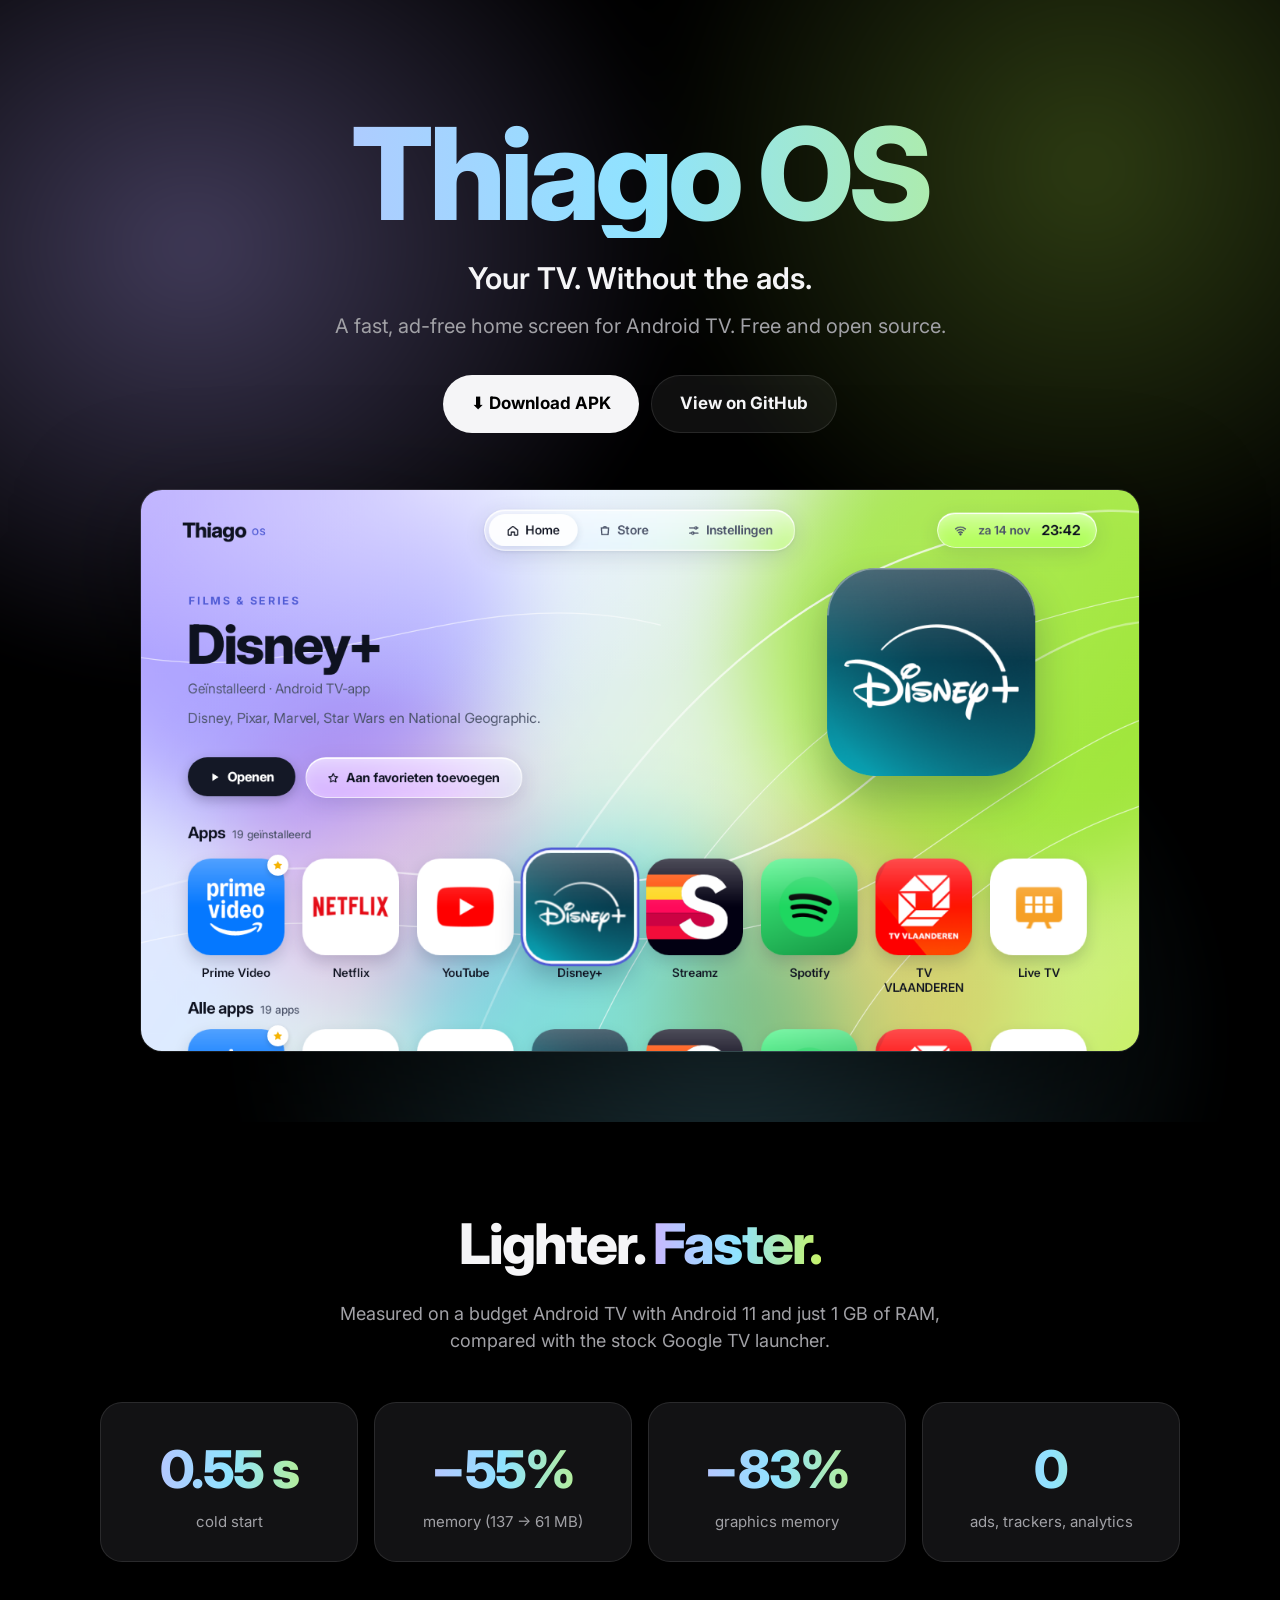
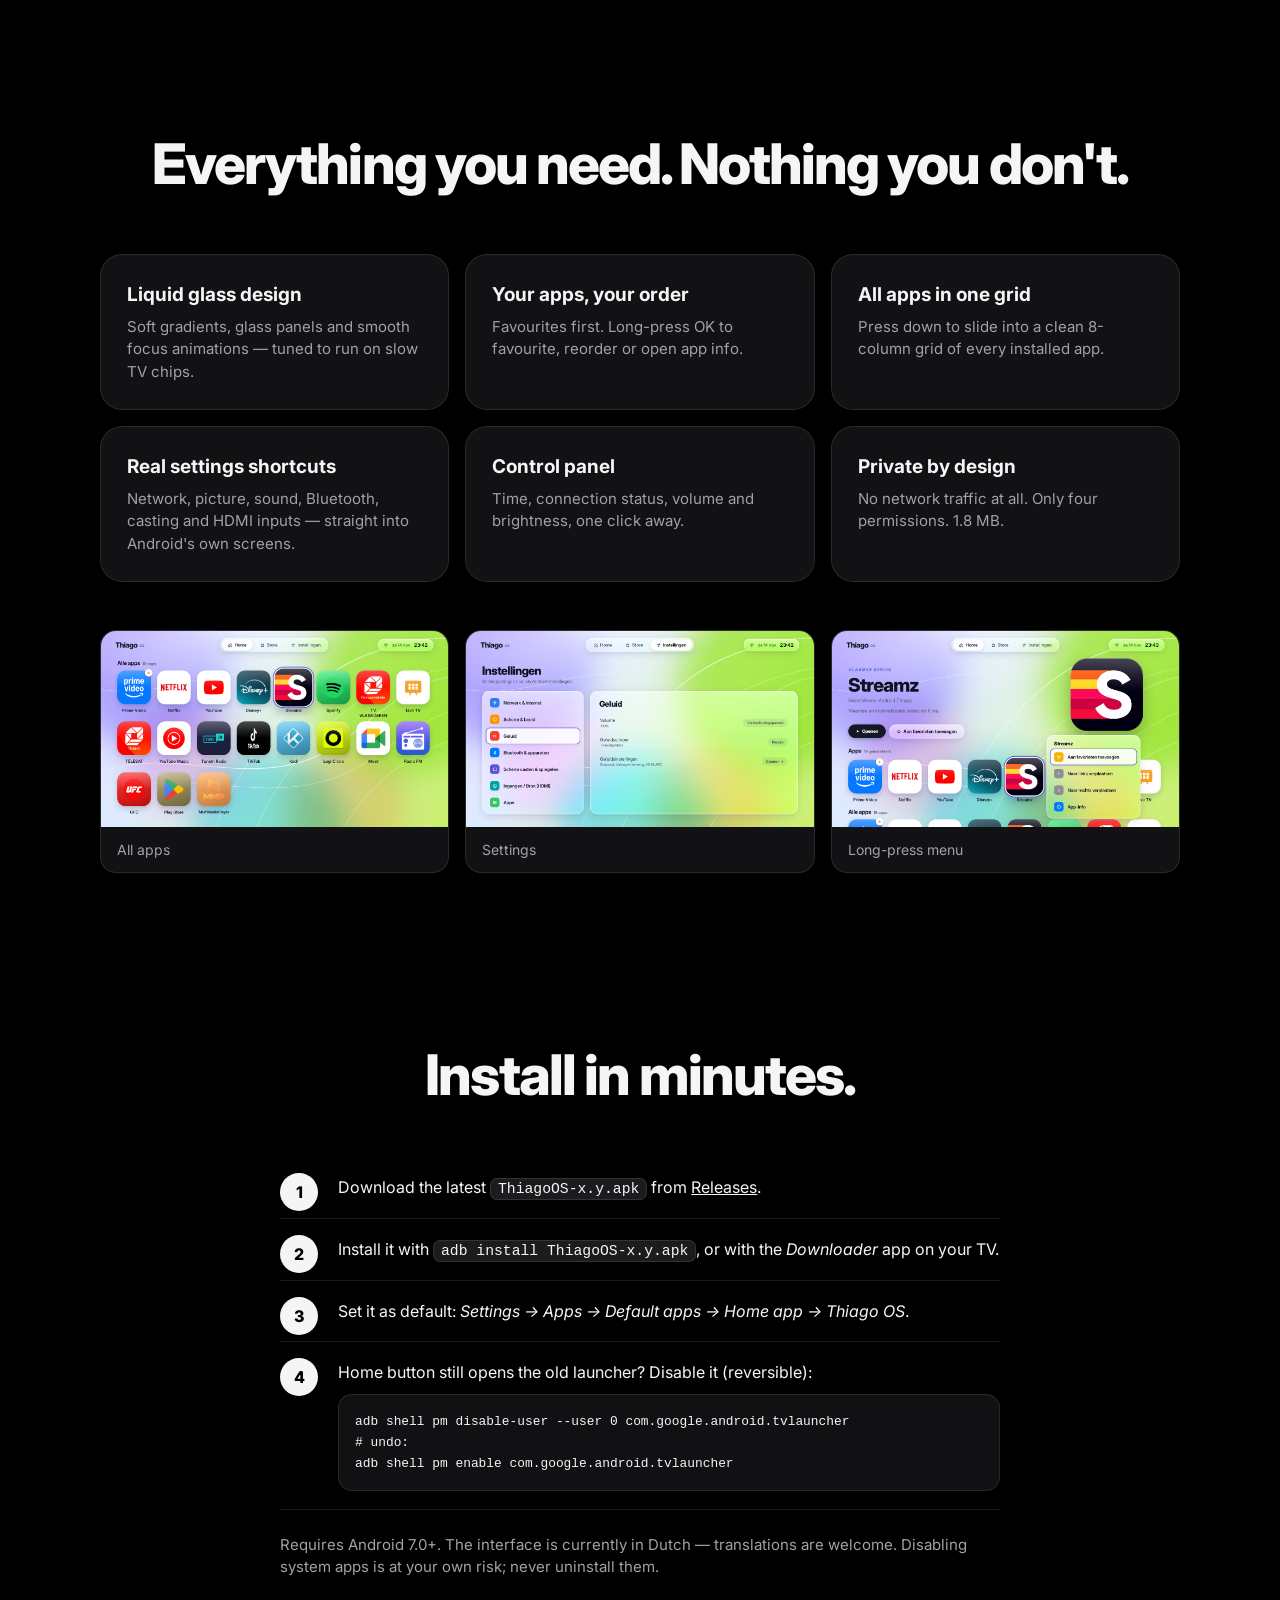
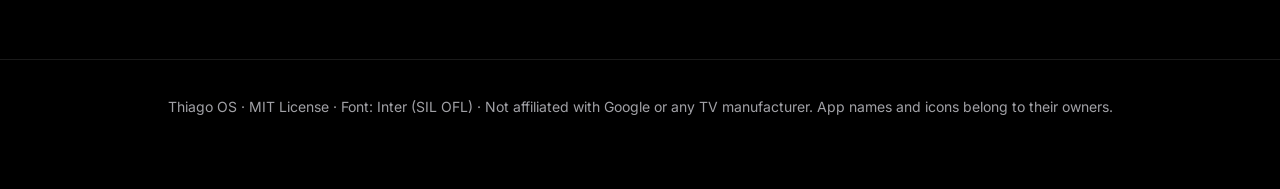
==== docs/index.html @ 6ab54327 "Thiago OS 1.0 — ad-free home screen for Android TV" ====
<!doctype html>
<html lang="en">
<head>
<meta charset="utf-8">
<meta name="viewport" content="width=device-width, initial-scale=1">
<title>Thiago OS — ad-free home screen for Android TV</title>
<meta name="description" content="Thiago OS: a fast, ad-free liquid-glass home screen for Android TV. 55% less memory, opens in about half a second. Free and open source.">
<link rel="preconnect" href="https://fonts.googleapis.com">
<link href="https://fonts.googleapis.com/css2?family=Inter:wght@400;500;600;700;800&display=swap" rel="stylesheet">
<style>
:root{--bg:#000;--fg:#f5f5f7;--mute:#a1a1a6;--card:#121214;--line:rgba(255,255,255,.1);--g1:#C9B8FF;--g2:#8FE3FF;--g3:#C6F36A}
*{box-sizing:border-box;margin:0;padding:0}
body{background:var(--bg);color:var(--fg);font-family:Inter,system-ui,sans-serif;line-height:1.5;-webkit-font-smoothing:antialiased}
a{color:inherit}
.wrap{max-width:1120px;margin:0 auto;padding:0 20px}
.grad{background:linear-gradient(90deg,var(--g1),var(--g2),var(--g3));-webkit-background-clip:text;background-clip:text;color:transparent}
header{position:relative;overflow:hidden;text-align:center;padding:110px 0 70px}
header::before{content:"";position:absolute;inset:-20%;background:
 radial-gradient(40% 40% at 25% 30%,rgba(185,168,255,.35),transparent 70%),
 radial-gradient(35% 40% at 75% 25%,rgba(182,240,74,.25),transparent 70%),
 radial-gradient(40% 40% at 55% 80%,rgba(127,227,255,.25),transparent 70%);filter:blur(30px);z-index:-1}
h1{font-size:clamp(56px,11vw,128px);font-weight:800;letter-spacing:-.045em;line-height:1}
.tag{font-size:clamp(20px,3vw,30px);font-weight:600;margin-top:18px}
.sub{color:var(--mute);font-size:clamp(16px,2vw,20px);margin-top:10px}
.cta{display:flex;gap:12px;justify-content:center;flex-wrap:wrap;margin-top:34px}
.btn{display:inline-flex;align-items:center;gap:10px;padding:15px 28px;border-radius:999px;font-weight:700;text-decoration:none;font-size:17px}
.btn.primary{background:var(--fg);color:#000}
.btn.ghost{border:1px solid var(--line);background:rgba(255,255,255,.06)}
.shot{margin:56px auto 0;max-width:1000px;border-radius:22px;overflow:hidden;border:1px solid var(--line);box-shadow:0 40px 120px rgba(0,0,0,.6)}
.shot img{display:block;width:100%;height:auto}
section{padding:80px 0}
h2{font-size:clamp(34px,5.5vw,56px);font-weight:800;letter-spacing:-.035em;text-align:center}
.lead{color:var(--mute);text-align:center;max-width:640px;margin:14px auto 0;font-size:18px}
.stats{display:grid;grid-template-columns:repeat(4,1fr);gap:16px;margin-top:48px}
.stat{background:var(--card);border:1px solid var(--line);border-radius:22px;padding:28px 20px;text-align:center}
.stat b{display:block;font-size:clamp(34px,5vw,52px);font-weight:800;letter-spacing:-.03em}
.stat span{color:var(--mute);font-size:15px}
.feats{display:grid;grid-template-columns:repeat(3,1fr);gap:16px;margin-top:48px}
.feat{background:var(--card);border:1px solid var(--line);border-radius:22px;padding:26px}
.feat h3{font-size:19px;margin-bottom:6px}
.feat p{color:var(--mute);font-size:15px}
.gallery{display:grid;grid-template-columns:repeat(3,1fr);gap:16px;margin-top:48px}
.gallery figure{border-radius:16px;overflow:hidden;border:1px solid var(--line);background:var(--card)}
.gallery img{display:block;width:100%;height:auto}
.gallery figcaption{padding:12px 16px;color:var(--mute);font-size:14px}
ol.steps{max-width:720px;margin:40px auto 0;counter-reset:s;list-style:none}
ol.steps li{counter-increment:s;position:relative;padding:18px 0 18px 58px;border-bottom:1px solid var(--line)}
ol.steps li::before{content:counter(s);position:absolute;left:0;top:16px;width:38px;height:38px;border-radius:50%;background:var(--fg);color:#000;font-weight:800;display:flex;align-items:center;justify-content:center}
code{font-family:ui-monospace,Consolas,monospace;background:#1c1c1f;border:1px solid var(--line);padding:2px 7px;border-radius:7px;font-size:.92em;word-break:break-all}
pre{background:#111113;border:1px solid var(--line);border-radius:14px;padding:16px;overflow-x:auto;margin-top:10px;font-size:14px}
pre code{background:none;border:0;padding:0}
.note{max-width:720px;margin:24px auto 0;color:var(--mute);font-size:15px}
footer{border-top:1px solid var(--line);padding:36px 0 50px;color:var(--mute);font-size:14px;text-align:center}
@media (max-width:820px){.stats{grid-template-columns:repeat(2,1fr)}.feats,.gallery{grid-template-columns:1fr}}
</style>
</head>
<body>
<header>
  <div class="wrap">
    <h1 class="grad">Thiago OS</h1>
    <p class="tag">Your TV. Without the ads.</p>
    <p class="sub">A fast, ad-free home screen for Android TV. Free and open source.</p>
    <div class="cta">
      <a class="btn primary" href="https://github.com/thiagofernandezguillen-rgb/thiago-os/releases/latest">⬇ Download APK</a>
      <a class="btn ghost" href="https://github.com/thiagofernandezguillen-rgb/thiago-os">View on GitHub</a>
    </div>
    <div class="shot"><img src="img/home.png" alt="Thiago OS home screen with app row and featured app" width="1280" height="720"></div>
  </div>
</header>

<section>
  <div class="wrap">
    <h2>Lighter. <span class="grad">Faster.</span></h2>
    <p class="lead">Measured on a budget Android TV with Android 11 and just 1 GB of RAM, compared with the stock Google TV launcher.</p>
    <div class="stats">
      <div class="stat"><b class="grad">0.55 s</b><span>cold start</span></div>
      <div class="stat"><b class="grad">−55%</b><span>memory (137 → 61 MB)</span></div>
      <div class="stat"><b class="grad">−83%</b><span>graphics memory</span></div>
      <div class="stat"><b class="grad">0</b><span>ads, trackers, analytics</span></div>
    </div>
  </div>
</section>

<section>
  <div class="wrap">
    <h2>Everything you need. Nothing you don't.</h2>
    <div class="feats">
      <div class="feat"><h3>Liquid glass design</h3><p>Soft gradients, glass panels and smooth focus animations — tuned to run on slow TV chips.</p></div>
      <div class="feat"><h3>Your apps, your order</h3><p>Favourites first. Long-press OK to favourite, reorder or open app info.</p></div>
      <div class="feat"><h3>All apps in one grid</h3><p>Press down to slide into a clean 8-column grid of every installed app.</p></div>
      <div class="feat"><h3>Real settings shortcuts</h3><p>Network, picture, sound, Bluetooth, casting and HDMI inputs — straight into Android's own screens.</p></div>
      <div class="feat"><h3>Control panel</h3><p>Time, connection status, volume and brightness, one click away.</p></div>
      <div class="feat"><h3>Private by design</h3><p>No network traffic at all. Only four permissions. 1.8 MB.</p></div>
    </div>
    <div class="gallery">
      <figure><img src="img/all-apps.png" alt="All apps grid" loading="lazy" width="1280" height="720"><figcaption>All apps</figcaption></figure>
      <figure><img src="img/settings.png" alt="Settings page" loading="lazy" width="1280" height="720"><figcaption>Settings</figcaption></figure>
      <figure><img src="img/context-menu.png" alt="Long-press menu" loading="lazy" width="1280" height="720"><figcaption>Long-press menu</figcaption></figure>
    </div>
  </div>
</section>

<section id="install">
  <div class="wrap">
    <h2>Install in minutes.</h2>
    <ol class="steps">
      <li>Download the latest <code>ThiagoOS-x.y.apk</code> from <a href="https://github.com/thiagofernandezguillen-rgb/thiago-os/releases/latest">Releases</a>.</li>
      <li>Install it with <code>adb install ThiagoOS-x.y.apk</code>, or with the <em>Downloader</em> app on your TV.</li>
      <li>Set it as default: <em>Settings → Apps → Default apps → Home app → Thiago OS</em>.</li>
      <li>Home button still opens the old launcher? Disable it (reversible):
        <pre><code>adb shell pm disable-user --user 0 com.google.android.tvlauncher
# undo:
adb shell pm enable com.google.android.tvlauncher</code></pre></li>
    </ol>
    <p class="note">Requires Android 7.0+. The interface is currently in Dutch — translations are welcome. Disabling system apps is at your own risk; never uninstall them.</p>
  </div>
</section>

<footer>
  <div class="wrap">Thiago OS · MIT License · Font: Inter (SIL OFL) · Not affiliated with Google or any TV manufacturer. App names and icons belong to their owners.</div>
</footer>
</body>
</html>
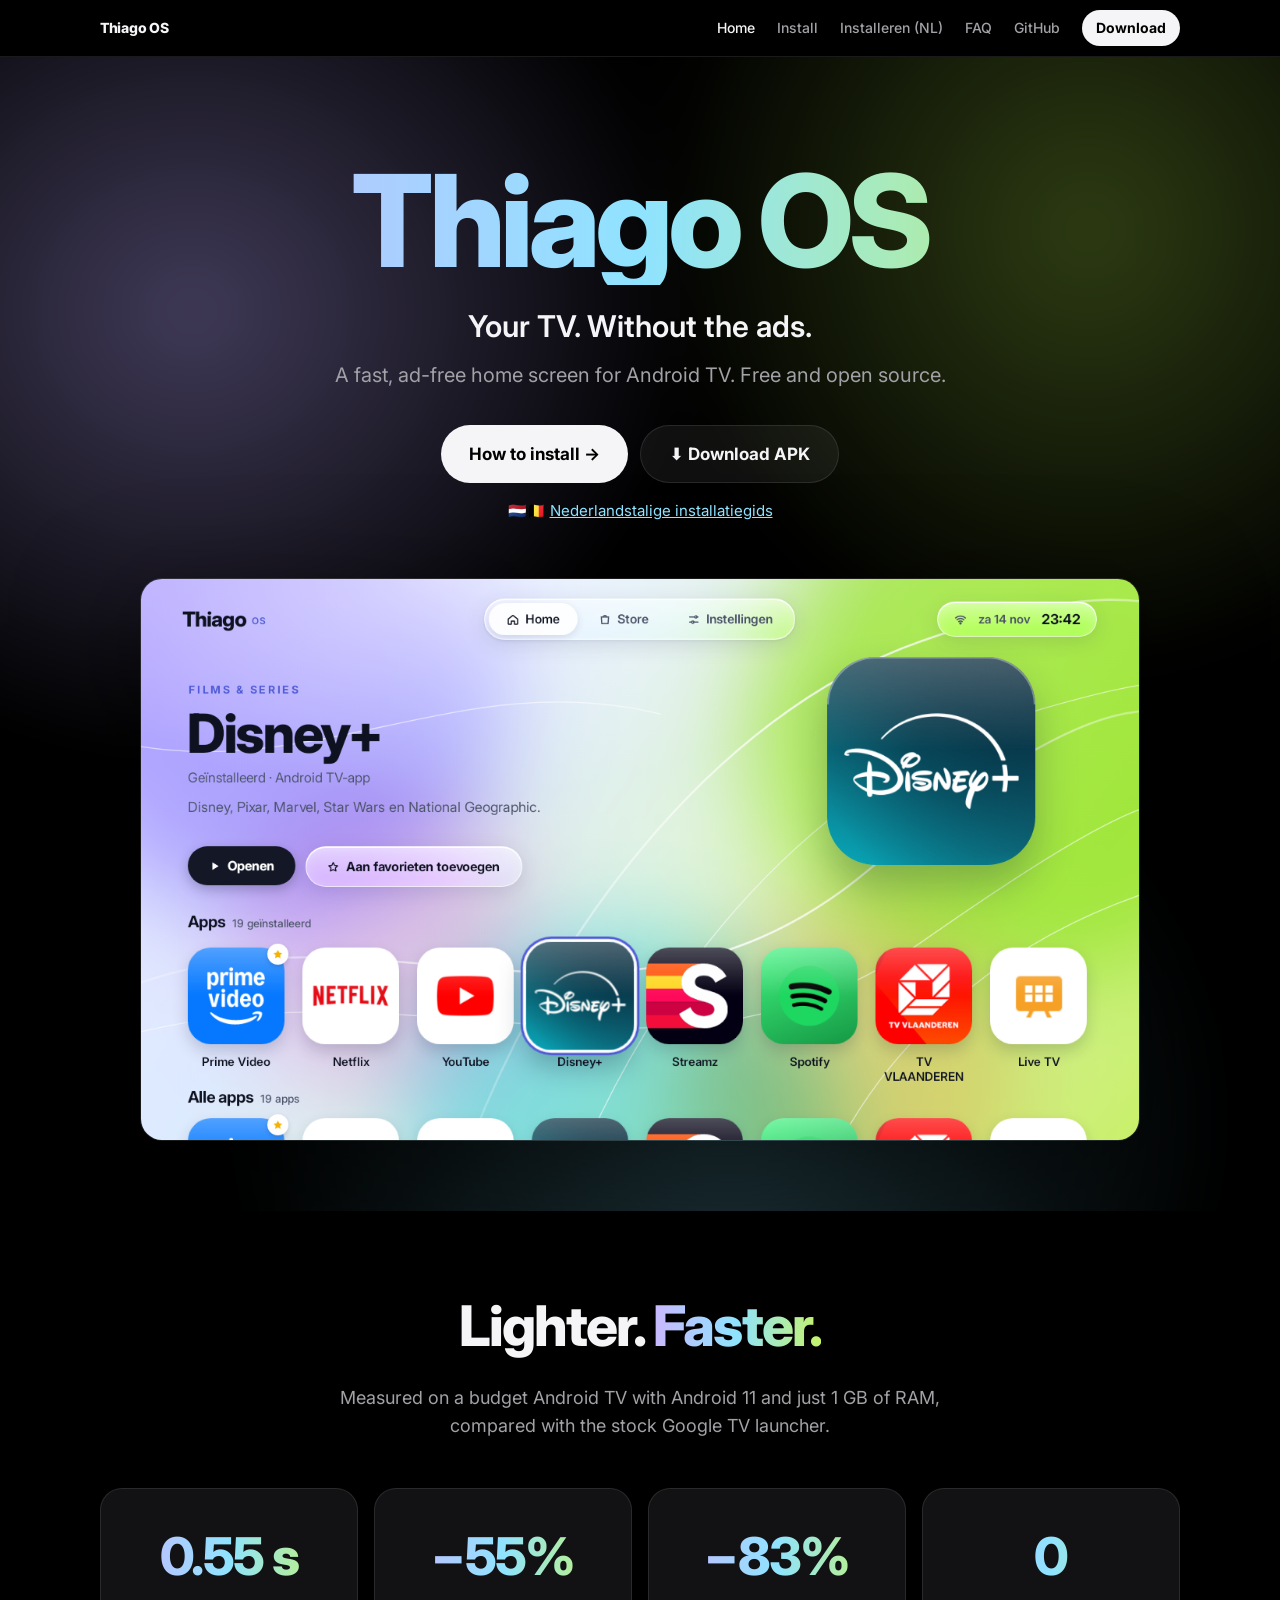
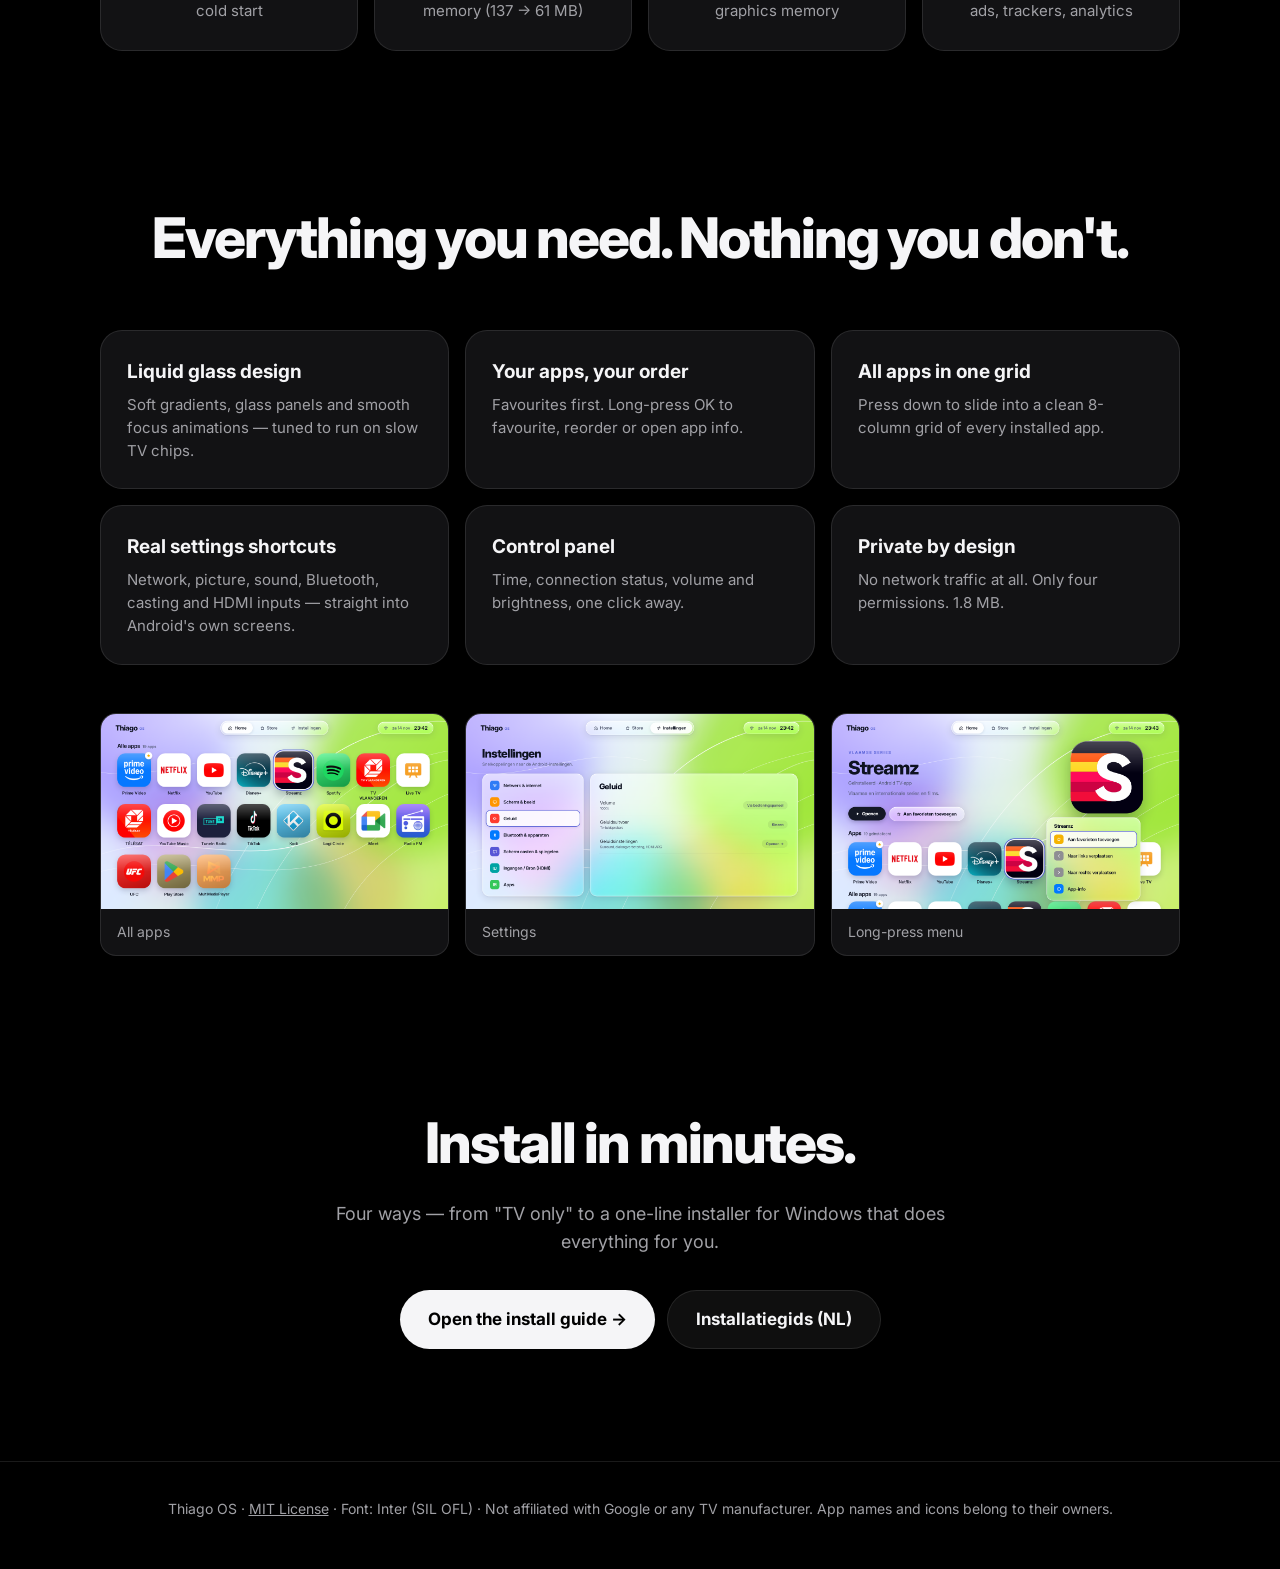
==== commit 651e7261: "Install guides (EN/NL), FAQ, one-line Windows installer, stable APK name" ====
--- a/docs/index.html
+++ b/docs/index.html
@@ -5,65 +5,34 @@
 <meta name="viewport" content="width=device-width, initial-scale=1">
 <title>Thiago OS — ad-free home screen for Android TV</title>
 <meta name="description" content="Thiago OS: a fast, ad-free liquid-glass home screen for Android TV. 55% less memory, opens in about half a second. Free and open source.">
+<meta property="og:title" content="Thiago OS — ad-free home screen for Android TV">
+<meta property="og:description" content="Fast, ad-free, open source. 55% less memory than the stock launcher.">
+<meta property="og:image" content="https://thiagofernandezguillen-rgb.github.io/thiago-os/img/home.png">
 <link rel="preconnect" href="https://fonts.googleapis.com">
 <link href="https://fonts.googleapis.com/css2?family=Inter:wght@400;500;600;700;800&display=swap" rel="stylesheet">
-<style>
-:root{--bg:#000;--fg:#f5f5f7;--mute:#a1a1a6;--card:#121214;--line:rgba(255,255,255,.1);--g1:#C9B8FF;--g2:#8FE3FF;--g3:#C6F36A}
-*{box-sizing:border-box;margin:0;padding:0}
-body{background:var(--bg);color:var(--fg);font-family:Inter,system-ui,sans-serif;line-height:1.5;-webkit-font-smoothing:antialiased}
-a{color:inherit}
-.wrap{max-width:1120px;margin:0 auto;padding:0 20px}
-.grad{background:linear-gradient(90deg,var(--g1),var(--g2),var(--g3));-webkit-background-clip:text;background-clip:text;color:transparent}
-header{position:relative;overflow:hidden;text-align:center;padding:110px 0 70px}
-header::before{content:"";position:absolute;inset:-20%;background:
- radial-gradient(40% 40% at 25% 30%,rgba(185,168,255,.35),transparent 70%),
- radial-gradient(35% 40% at 75% 25%,rgba(182,240,74,.25),transparent 70%),
- radial-gradient(40% 40% at 55% 80%,rgba(127,227,255,.25),transparent 70%);filter:blur(30px);z-index:-1}
-h1{font-size:clamp(56px,11vw,128px);font-weight:800;letter-spacing:-.045em;line-height:1}
-.tag{font-size:clamp(20px,3vw,30px);font-weight:600;margin-top:18px}
-.sub{color:var(--mute);font-size:clamp(16px,2vw,20px);margin-top:10px}
-.cta{display:flex;gap:12px;justify-content:center;flex-wrap:wrap;margin-top:34px}
-.btn{display:inline-flex;align-items:center;gap:10px;padding:15px 28px;border-radius:999px;font-weight:700;text-decoration:none;font-size:17px}
-.btn.primary{background:var(--fg);color:#000}
-.btn.ghost{border:1px solid var(--line);background:rgba(255,255,255,.06)}
-.shot{margin:56px auto 0;max-width:1000px;border-radius:22px;overflow:hidden;border:1px solid var(--line);box-shadow:0 40px 120px rgba(0,0,0,.6)}
-.shot img{display:block;width:100%;height:auto}
-section{padding:80px 0}
-h2{font-size:clamp(34px,5.5vw,56px);font-weight:800;letter-spacing:-.035em;text-align:center}
-.lead{color:var(--mute);text-align:center;max-width:640px;margin:14px auto 0;font-size:18px}
-.stats{display:grid;grid-template-columns:repeat(4,1fr);gap:16px;margin-top:48px}
-.stat{background:var(--card);border:1px solid var(--line);border-radius:22px;padding:28px 20px;text-align:center}
-.stat b{display:block;font-size:clamp(34px,5vw,52px);font-weight:800;letter-spacing:-.03em}
-.stat span{color:var(--mute);font-size:15px}
-.feats{display:grid;grid-template-columns:repeat(3,1fr);gap:16px;margin-top:48px}
-.feat{background:var(--card);border:1px solid var(--line);border-radius:22px;padding:26px}
-.feat h3{font-size:19px;margin-bottom:6px}
-.feat p{color:var(--mute);font-size:15px}
-.gallery{display:grid;grid-template-columns:repeat(3,1fr);gap:16px;margin-top:48px}
-.gallery figure{border-radius:16px;overflow:hidden;border:1px solid var(--line);background:var(--card)}
-.gallery img{display:block;width:100%;height:auto}
-.gallery figcaption{padding:12px 16px;color:var(--mute);font-size:14px}
-ol.steps{max-width:720px;margin:40px auto 0;counter-reset:s;list-style:none}
-ol.steps li{counter-increment:s;position:relative;padding:18px 0 18px 58px;border-bottom:1px solid var(--line)}
-ol.steps li::before{content:counter(s);position:absolute;left:0;top:16px;width:38px;height:38px;border-radius:50%;background:var(--fg);color:#000;font-weight:800;display:flex;align-items:center;justify-content:center}
-code{font-family:ui-monospace,Consolas,monospace;background:#1c1c1f;border:1px solid var(--line);padding:2px 7px;border-radius:7px;font-size:.92em;word-break:break-all}
-pre{background:#111113;border:1px solid var(--line);border-radius:14px;padding:16px;overflow-x:auto;margin-top:10px;font-size:14px}
-pre code{background:none;border:0;padding:0}
-.note{max-width:720px;margin:24px auto 0;color:var(--mute);font-size:15px}
-footer{border-top:1px solid var(--line);padding:36px 0 50px;color:var(--mute);font-size:14px;text-align:center}
-@media (max-width:820px){.stats{grid-template-columns:repeat(2,1fr)}.feats,.gallery{grid-template-columns:1fr}}
-</style>
+<link rel="stylesheet" href="style.css">
 </head>
 <body>
-<header>
+<nav class="top"><div class="wrap">
+  <a class="logo" href="./">Thiago OS</a>
+  <a class="on" href="./">Home</a>
+  <a href="install.html">Install</a>
+  <a href="installeren.html">Installeren (NL)</a>
+  <a href="faq.html">FAQ</a>
+  <a href="https://github.com/thiagofernandezguillen-rgb/thiago-os">GitHub</a>
+  <a class="dl" href="https://github.com/thiagofernandezguillen-rgb/thiago-os/releases/latest/download/ThiagoOS.apk">Download</a>
+</div></nav>
+
+<header class="hero">
   <div class="wrap">
     <h1 class="grad">Thiago OS</h1>
     <p class="tag">Your TV. Without the ads.</p>
     <p class="sub">A fast, ad-free home screen for Android TV. Free and open source.</p>
     <div class="cta">
-      <a class="btn primary" href="https://github.com/thiagofernandezguillen-rgb/thiago-os/releases/latest">⬇ Download APK</a>
-      <a class="btn ghost" href="https://github.com/thiagofernandezguillen-rgb/thiago-os">View on GitHub</a>
+      <a class="btn primary" href="install.html">How to install →</a>
+      <a class="btn ghost" href="https://github.com/thiagofernandezguillen-rgb/thiago-os/releases/latest/download/ThiagoOS.apk">⬇ Download APK</a>
     </div>
+    <p class="sub" style="font-size:15px;margin-top:16px">🇳🇱🇧🇪 <a href="installeren.html">Nederlandstalige installatiegids</a></p>
     <div class="shot"><img src="img/home.png" alt="Thiago OS home screen with app row and featured app" width="1280" height="720"></div>
   </div>
 </header>
@@ -100,24 +69,16 @@
   </div>
 </section>
 
-<section id="install">
-  <div class="wrap">
+<section>
+  <div class="wrap" style="text-align:center">
     <h2>Install in minutes.</h2>
-    <ol class="steps">
-      <li>Download the latest <code>ThiagoOS-x.y.apk</code> from <a href="https://github.com/thiagofernandezguillen-rgb/thiago-os/releases/latest">Releases</a>.</li>
-      <li>Install it with <code>adb install ThiagoOS-x.y.apk</code>, or with the <em>Downloader</em> app on your TV.</li>
-      <li>Set it as default: <em>Settings → Apps → Default apps → Home app → Thiago OS</em>.</li>
-      <li>Home button still opens the old launcher? Disable it (reversible):
-        <pre><code>adb shell pm disable-user --user 0 com.google.android.tvlauncher
-# undo:
-adb shell pm enable com.google.android.tvlauncher</code></pre></li>
-    </ol>
-    <p class="note">Requires Android 7.0+. The interface is currently in Dutch — translations are welcome. Disabling system apps is at your own risk; never uninstall them.</p>
+    <p class="lead">Four ways — from "TV only" to a one-line installer for Windows that does everything for you.</p>
+    <div class="cta"><a class="btn primary" href="install.html">Open the install guide →</a><a class="btn ghost" href="installeren.html">Installatiegids (NL)</a></div>
   </div>
 </section>
 
 <footer>
-  <div class="wrap">Thiago OS · MIT License · Font: Inter (SIL OFL) · Not affiliated with Google or any TV manufacturer. App names and icons belong to their owners.</div>
+  <div class="wrap">Thiago OS · <a href="https://github.com/thiagofernandezguillen-rgb/thiago-os/blob/main/LICENSE">MIT License</a> · Font: Inter (SIL OFL) · Not affiliated with Google or any TV manufacturer. App names and icons belong to their owners.</div>
 </footer>
 </body>
 </html>
--- a/docs/style.css
+++ b/docs/style.css
@@ -0,0 +1,84 @@
+:root{--bg:#000;--fg:#f5f5f7;--mute:#a1a1a6;--card:#121214;--card2:#1a1a1d;--line:rgba(255,255,255,.1);--g1:#C9B8FF;--g2:#8FE3FF;--g3:#C6F36A;--warn:#ffb340;--ok:#30d158}
+*{box-sizing:border-box;margin:0;padding:0}
+html{scroll-behavior:smooth}
+body{background:var(--bg);color:var(--fg);font-family:Inter,system-ui,sans-serif;line-height:1.55;-webkit-font-smoothing:antialiased}
+a{color:var(--g2)}
+.wrap{max-width:1120px;margin:0 auto;padding:0 20px}
+.narrow{max-width:820px}
+.grad{background:linear-gradient(90deg,var(--g1),var(--g2),var(--g3));-webkit-background-clip:text;background-clip:text;color:transparent}
+
+/* navigatie */
+nav.top{position:sticky;top:0;z-index:10;background:rgba(0,0,0,.72);backdrop-filter:saturate(180%) blur(18px);-webkit-backdrop-filter:saturate(180%) blur(18px);border-bottom:1px solid var(--line)}
+nav.top .wrap{display:flex;align-items:center;gap:22px;height:56px;overflow-x:auto;white-space:nowrap}
+nav.top .logo{font-weight:800;letter-spacing:-.02em;text-decoration:none;color:var(--fg);margin-right:auto}
+nav.top a{color:var(--mute);text-decoration:none;font-size:14px;font-weight:500}
+nav.top a:hover,nav.top a.on{color:var(--fg)}
+nav.top a.dl{background:var(--fg);color:#000;padding:7px 14px;border-radius:999px;font-weight:700}
+
+/* hero */
+header.hero{position:relative;overflow:hidden;text-align:center;padding:100px 0 70px}
+header.hero::before{content:"";position:absolute;inset:-20%;background:
+ radial-gradient(40% 40% at 25% 30%,rgba(185,168,255,.35),transparent 70%),
+ radial-gradient(35% 40% at 75% 25%,rgba(182,240,74,.25),transparent 70%),
+ radial-gradient(40% 40% at 55% 80%,rgba(127,227,255,.25),transparent 70%);filter:blur(30px);z-index:-1}
+h1{font-size:clamp(52px,11vw,128px);font-weight:800;letter-spacing:-.045em;line-height:1}
+header.page{padding:72px 0 28px}
+header.page h1{font-size:clamp(40px,7vw,72px)}
+.tag{font-size:clamp(20px,3vw,30px);font-weight:600;margin-top:18px}
+.sub{color:var(--mute);font-size:clamp(16px,2vw,20px);margin-top:10px}
+.cta{display:flex;gap:12px;justify-content:center;flex-wrap:wrap;margin-top:34px}
+.btn{display:inline-flex;align-items:center;gap:10px;padding:15px 28px;border-radius:999px;font-weight:700;text-decoration:none;font-size:17px;color:var(--fg)}
+.btn.primary{background:var(--fg);color:#000}
+.btn.ghost{border:1px solid var(--line);background:rgba(255,255,255,.06)}
+.shot{margin:56px auto 0;max-width:1000px;border-radius:22px;overflow:hidden;border:1px solid var(--line);box-shadow:0 40px 120px rgba(0,0,0,.6)}
+.shot img{display:block;width:100%;height:auto}
+
+section{padding:72px 0}
+h2{font-size:clamp(32px,5.5vw,56px);font-weight:800;letter-spacing:-.035em;text-align:center}
+.lead{color:var(--mute);text-align:center;max-width:660px;margin:14px auto 0;font-size:18px}
+.stats{display:grid;grid-template-columns:repeat(4,1fr);gap:16px;margin-top:48px}
+.stat{background:var(--card);border:1px solid var(--line);border-radius:22px;padding:28px 20px;text-align:center}
+.stat b{display:block;font-size:clamp(34px,5vw,52px);font-weight:800;letter-spacing:-.03em}
+.stat span{color:var(--mute);font-size:15px}
+.feats{display:grid;grid-template-columns:repeat(3,1fr);gap:16px;margin-top:48px}
+.feat{background:var(--card);border:1px solid var(--line);border-radius:22px;padding:26px}
+.feat h3{font-size:19px;margin-bottom:6px}
+.feat p{color:var(--mute);font-size:15px}
+.gallery{display:grid;grid-template-columns:repeat(3,1fr);gap:16px;margin-top:48px}
+.gallery figure{border-radius:16px;overflow:hidden;border:1px solid var(--line);background:var(--card)}
+.gallery img{display:block;width:100%;height:auto}
+.gallery figcaption{padding:12px 16px;color:var(--mute);font-size:14px}
+
+/* gids */
+.guide h2{text-align:left;font-size:clamp(26px,4vw,38px);margin:56px 0 10px;scroll-margin-top:72px}
+.guide h3{font-size:20px;margin:28px 0 8px;scroll-margin-top:72px}
+.guide p,.guide li{color:#d2d2d7;font-size:17px}
+.guide p{margin:10px 0}
+.guide ul{margin:10px 0 10px 22px}
+.methods{display:grid;grid-template-columns:repeat(2,1fr);gap:14px;margin:28px 0}
+.method{display:block;background:var(--card);border:1px solid var(--line);border-radius:18px;padding:20px;text-decoration:none;color:var(--fg)}
+.method:hover{border-color:rgba(255,255,255,.3)}
+.method b{display:block;font-size:18px}
+.method span{color:var(--mute);font-size:14px}
+.method i{font-style:normal;float:right;font-size:12px;font-weight:700;padding:3px 9px;border-radius:999px;background:var(--card2);color:var(--g3)}
+ol.steps{counter-reset:s;list-style:none;margin:16px 0}
+ol.steps>li{counter-increment:s;position:relative;padding:16px 0 16px 56px;border-bottom:1px solid var(--line)}
+ol.steps>li::before{content:counter(s);position:absolute;left:0;top:14px;width:36px;height:36px;border-radius:50%;background:var(--fg);color:#000;font-weight:800;display:flex;align-items:center;justify-content:center}
+.box{border-radius:16px;padding:16px 18px;margin:18px 0;border:1px solid var(--line);background:var(--card)}
+.box.warn{border-color:rgba(255,179,64,.45);background:rgba(255,179,64,.08)}
+.box.ok{border-color:rgba(48,209,88,.45);background:rgba(48,209,88,.08)}
+.box b{color:var(--fg)}
+code,kbd{font-family:ui-monospace,Consolas,monospace;background:#1c1c1f;border:1px solid var(--line);padding:2px 7px;border-radius:7px;font-size:.9em;overflow-wrap:anywhere;color:var(--fg)}
+pre{position:relative;background:#111113;border:1px solid var(--line);border-radius:14px;padding:16px 16px;overflow-x:auto;margin:12px 0;font-size:14px}
+pre code{background:none;border:0;padding:0;word-break:normal;white-space:pre}
+.copy{position:absolute;top:8px;right:8px;background:var(--card2);color:var(--fg);border:1px solid var(--line);border-radius:8px;padding:4px 10px;font:600 12px Inter,system-ui;cursor:pointer}
+.big{font-size:20px;font-weight:700;color:var(--fg)}
+details{background:var(--card);border:1px solid var(--line);border-radius:16px;padding:16px 20px;margin:12px 0}
+details summary{cursor:pointer;font-weight:700;font-size:17px}
+details p,details li{margin-top:8px}
+.toc{display:flex;flex-wrap:wrap;gap:8px;margin-top:20px}
+.toc a{font-size:14px;text-decoration:none;color:var(--fg);background:var(--card);border:1px solid var(--line);padding:6px 12px;border-radius:999px}
+
+footer{border-top:1px solid var(--line);padding:36px 0 50px;color:var(--mute);font-size:14px;text-align:center;margin-top:40px}
+footer a{color:var(--mute)}
+@media (max-width:820px){.stats{grid-template-columns:repeat(2,1fr)}.feats,.gallery,.methods{grid-template-columns:1fr}}
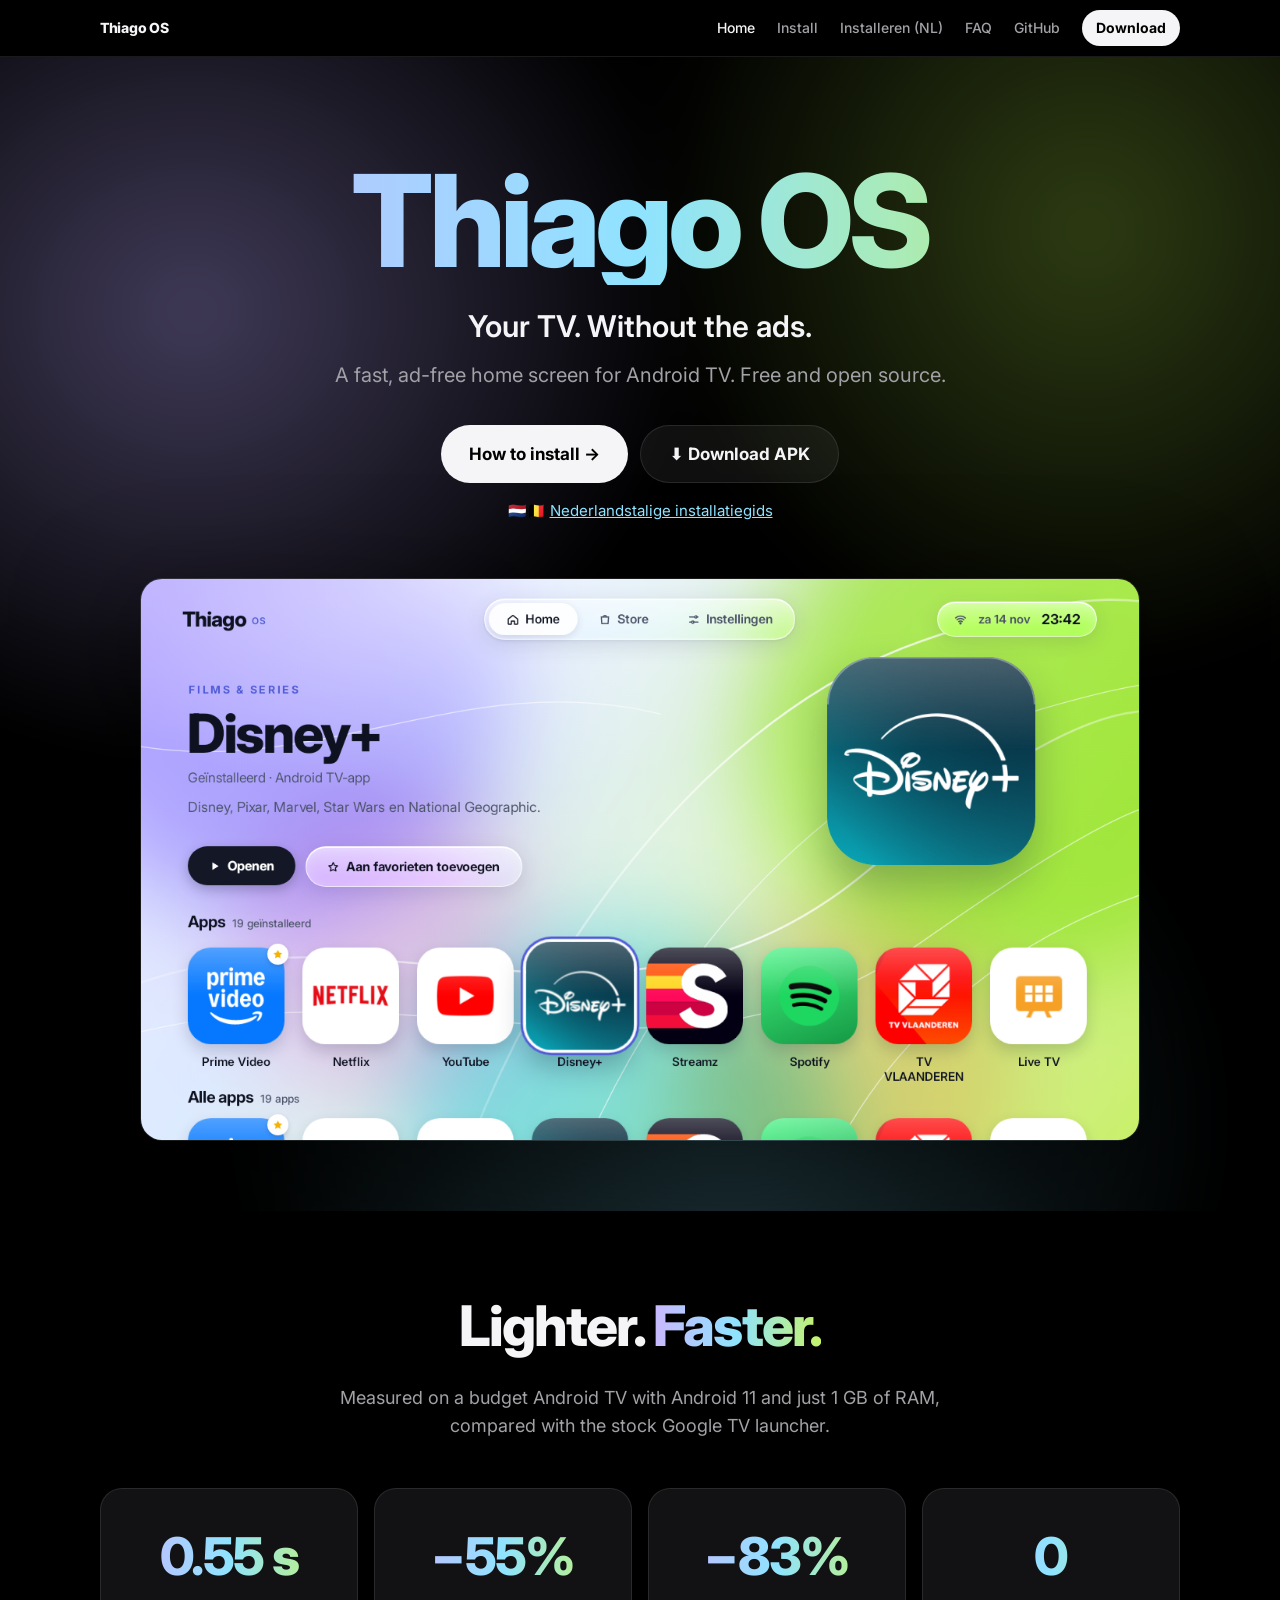
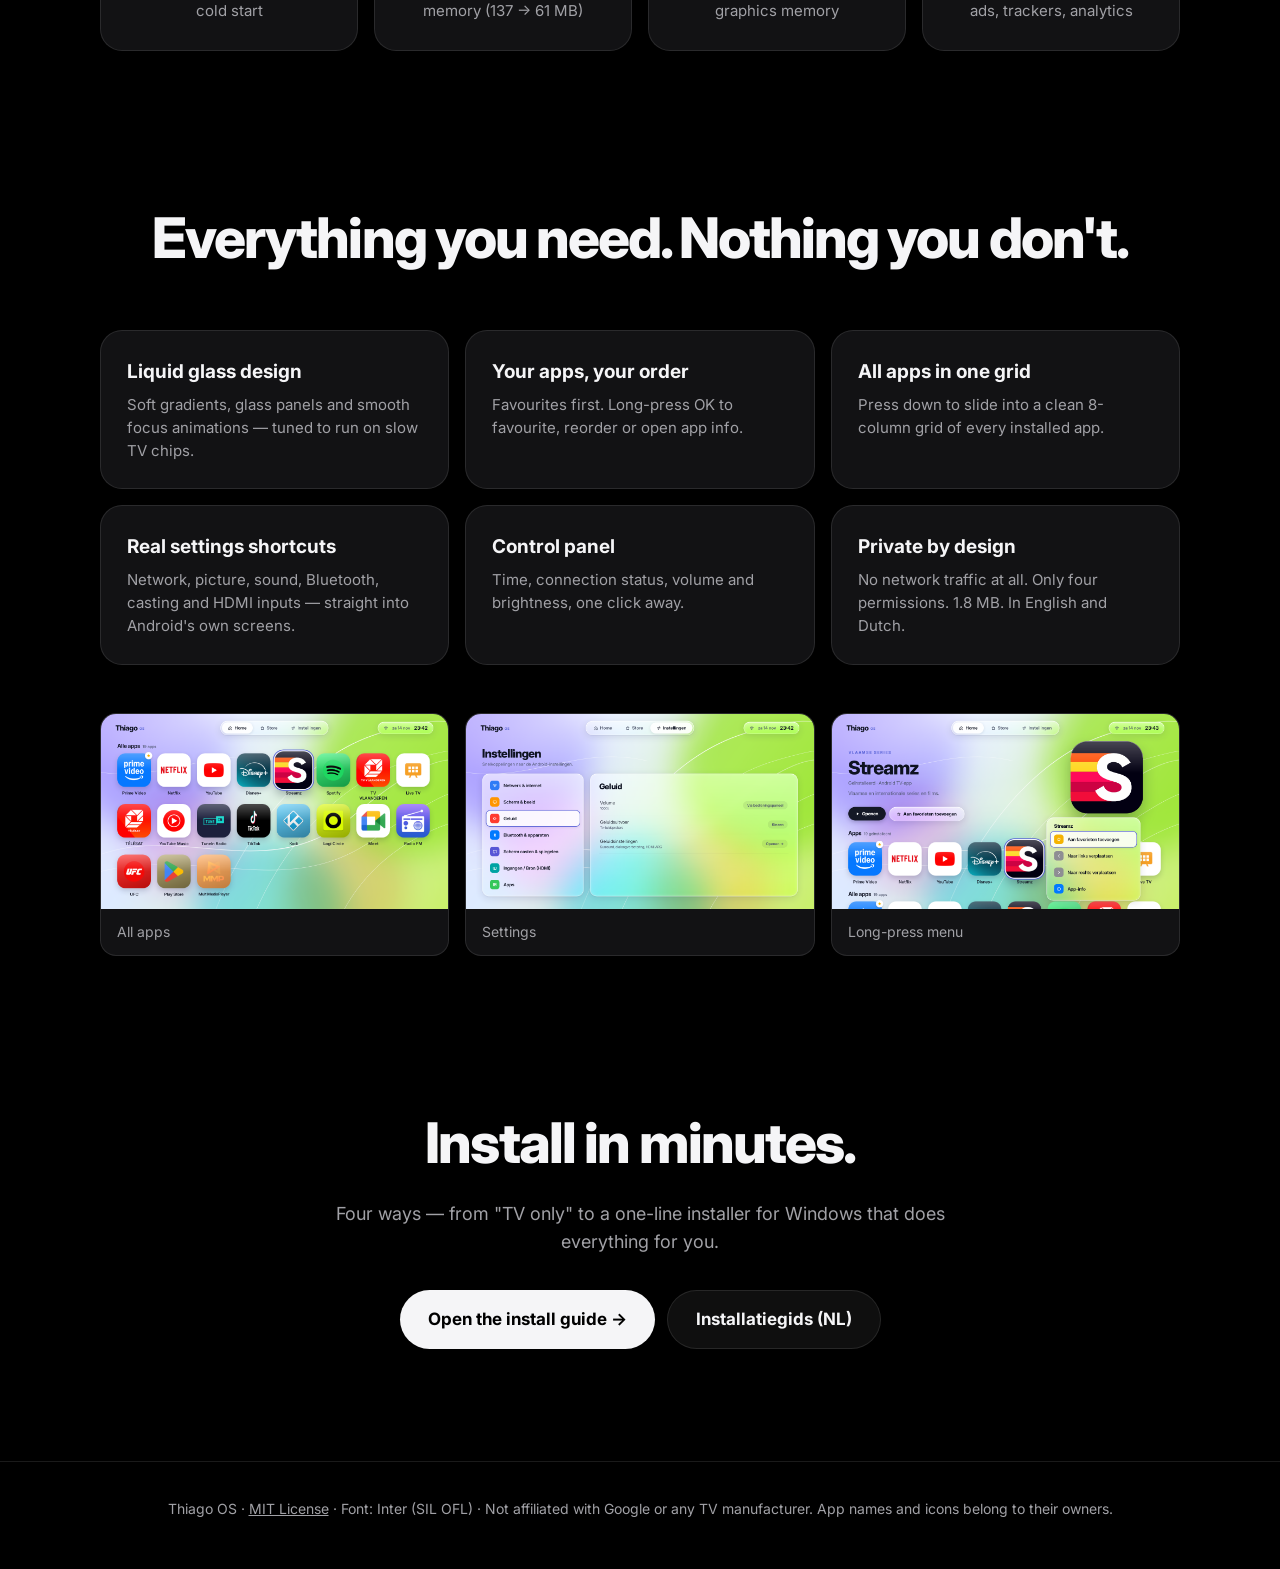
==== commit 3f210561: "v1.1: English interface (automatic or via Settings > Language)" ====
--- a/docs/index.html
+++ b/docs/index.html
@@ -59,7 +59,7 @@
       <div class="feat"><h3>All apps in one grid</h3><p>Press down to slide into a clean 8-column grid of every installed app.</p></div>
       <div class="feat"><h3>Real settings shortcuts</h3><p>Network, picture, sound, Bluetooth, casting and HDMI inputs — straight into Android's own screens.</p></div>
       <div class="feat"><h3>Control panel</h3><p>Time, connection status, volume and brightness, one click away.</p></div>
-      <div class="feat"><h3>Private by design</h3><p>No network traffic at all. Only four permissions. 1.8 MB.</p></div>
+      <div class="feat"><h3>Private by design</h3><p>No network traffic at all. Only four permissions. 1.8 MB. In English and Dutch.</p></div>
     </div>
     <div class="gallery">
       <figure><img src="img/all-apps.png" alt="All apps grid" loading="lazy" width="1280" height="720"><figcaption>All apps</figcaption></figure>
